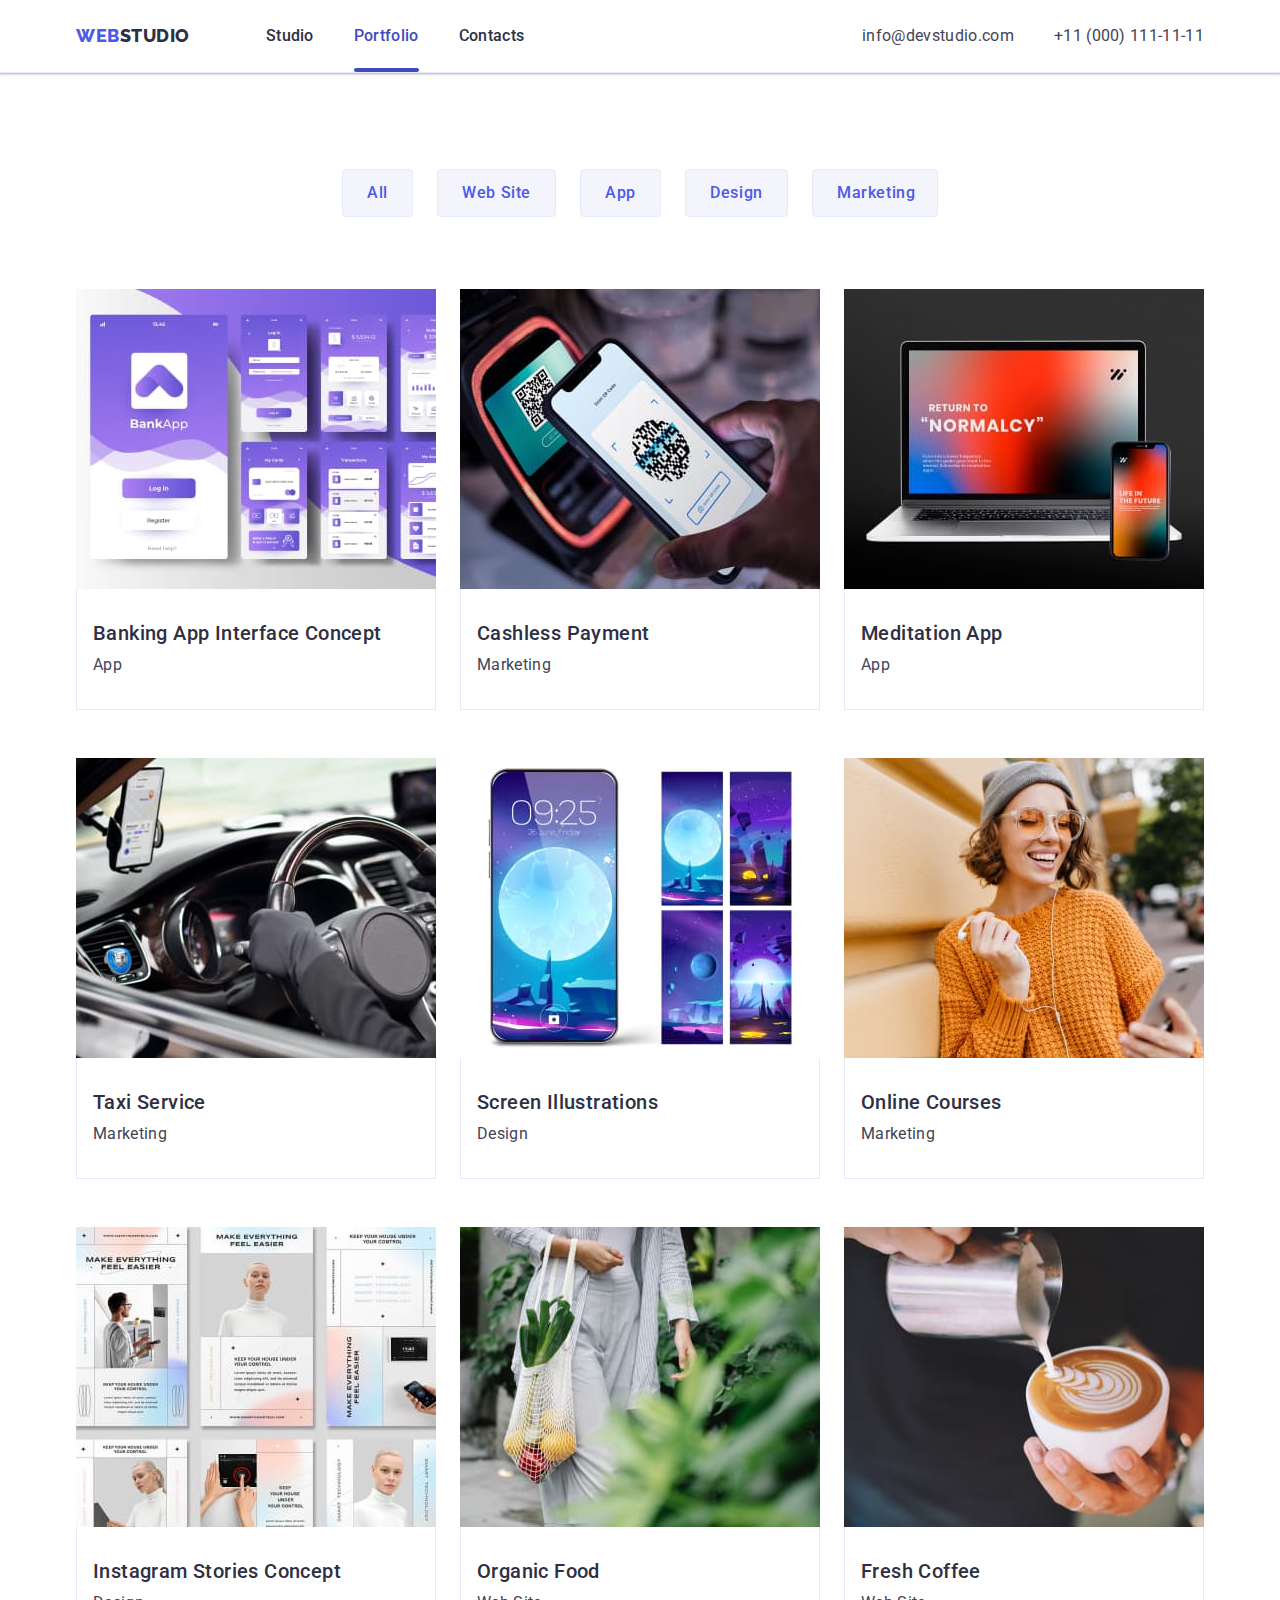
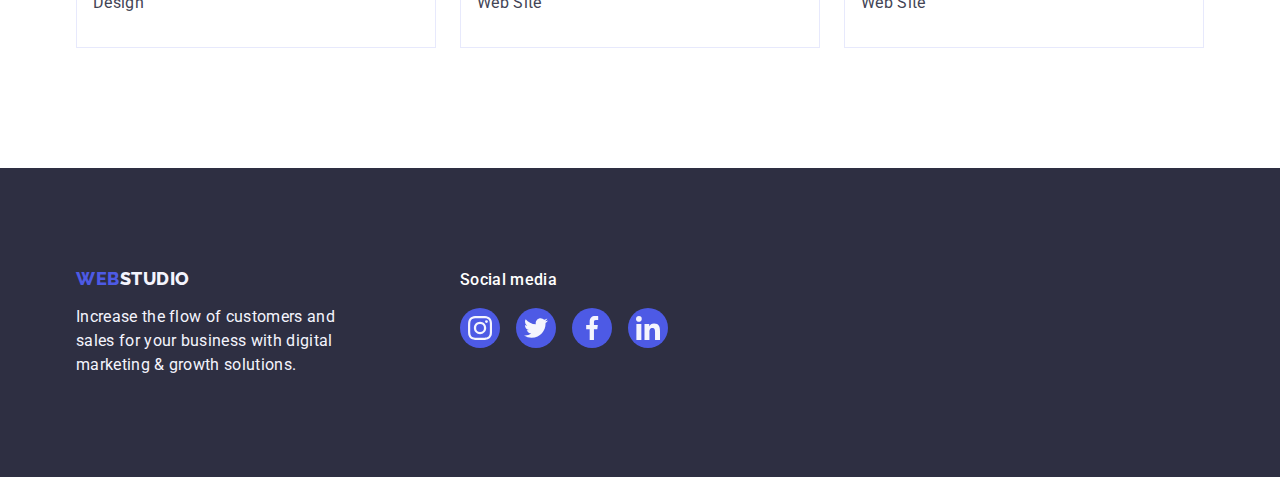
==== portfolio.html @ 9374a60a "Initial commit" ====
<!DOCTYPE html>
<html lang="en">

<head>
    <meta charset="UTF-8">
    <meta http-equiv="X-UA-Compatible" content="IE=edge">
    <meta name="viewport" content="width=device-width, initial-scale=1.0">
    <title>Portfolio</title>
    <link rel="preconnect" href="https://fonts.googleapis.com">
    <link rel="preconnect" href="https://fonts.gstatic.com" crossorigin>
    <link href="https://fonts.googleapis.com/css2?family=Raleway:wght@800&family=Roboto:wght@400;500;700&display=swap"
        rel="stylesheet">
    <link rel="stylesheet" href="https://cdn.jsdelivr.net/npm/modern-normalize@1.1.0/modern-normalize.min.css">
    <link rel="stylesheet" href="./css/styles.css">
</head>

<body>

    <header class="header header-main">
        <div class="header-container container">
            <!-- LOGO -->
            <nav class="header-nav">
                <a href="./index.html" class="header-logo  link">Web<span class="logo-dark">Studio</span></a>

                <!--  -->
                <ul class="header-list list">
                    <li class="header-item">
                        <a class="header-link link" href="./index.html">Studio</a>
                    </li>
                    <li class="header-item">
                        <a class="header-link current link" href="./portfolio.html">Portfolio</a>
                    </li>
                    <li class="header-item">
                        <a class="header-link link" href="">Contacts</a>
                    </li>
                </ul>
            </nav>
            <!-- address -->
            <address class="header-contact">
                <ul class="contact-list list">
                    <li>
                        <a class="header-cont link" href="mailto:info@devstudio.com">info@devstudio.com</a>
                    </li>
                    <li>
                        <a class="header-cont link" href="tel:+110001111111">+11 (000) 111-11-11</a>
                    </li>
                </ul>
            </address>
        </div>
    </header>

    <main>

        <!--FilterBtn-->
        <section class="filter">

            <div class="container">
                <h1 class="visually-hidden">Portfolio</h1>
                <ul class="filter-list-btn list">
                    <li class="filter-list-items"><button type="button" class="filter-btn btn">All</button></li>
                    <li class="filter-list-items"><button type="button" class="filter-btn btn">Web Site</button></li>
                    <li class="filter-list-items"><button type="button" class="filter-btn btn">App</button></li>
                    <li class="filter-list-items"><button type="button" class="filter-btn btn">Design</button></li>
                    <li class="filter-list-items"><button type="button" class="filter-btn btn">Marketing</button></li>
                </ul>
                <!--App-->
                <ul class="filter-list list">
                    <li class="filter-list-item">
                        <a class="filter-link link" href="">


                            <div class="filter-box">
                                <img src="./images/app/img.jpg" alt="foto-app-interface" width="360" height="300">
                                <div class="overlay">
                                    <p class="overlay-label">14 Stylish and User-Friendly App Design Concepts
                                        · Task Manager App
                                        · Calorie Tracker App · Exotic Fruit Ecommerce App · Cloud Storage App</p>
                                </div>
                            </div>

                            <div class="preview-desc">
                                <h2 class="preview-title">Banking App Interface Concept</h2>
                                <p class="preview-text">App</p>
                            </div>
                        </a>
                    </li>
                    <li class="filter-list-item">
                        <a class="filter-link link" href="">
                            <div class="filter-box">
                                <img src="./images/app/img-1.jpg" alt="foto-payment" width="360" height="300">
                                <div class="overlay">
                                    <p class="overlay-label">14 Stylish and User-Friendly App Design Concepts
                                        · Task Manager App
                                        · Calorie Tracker App · Exotic Fruit Ecommerce App · Cloud Storage App</p>
                                </div>
                            </div>
                            <div class="preview-desc">
                                <h2 class="preview-title">Cashless Payment</h2>
                                <p class="preview-text">Marketing</p>
                            </div>
                        </a>
                    </li>
                    <li class="filter-list-item">
                        <a class="filter-link link" href="">
                            <div class="filter-box">
                                <img src="./images/app/img-2.jpg" alt="foto-meditation-app" width="360" height="300">
                                <div class="overlay">
                                    <p class="overlay-label">14 Stylish and User-Friendly App Design Concepts
                                        · Task Manager App
                                        · Calorie Tracker App · Exotic Fruit Ecommerce App · Cloud Storage App</p>
                                </div>
                            </div>
                            <div class="preview-desc">
                                <h2 class="preview-title">Meditation App</h2>
                                <p class="preview-text">App</p>
                            </div>
                        </a>
                    </li>
                    <!--Design-->
                    <li class="filter-list-item">
                        <a class="filter-link link" href="">
                            <div class="filter-box">
                                <img src="./images/design/img.jpg" alt="foto-taxi" width="360" height="300">
                                <div class="overlay">
                                    <p class="overlay-label">14 Stylish and User-Friendly App Design Concepts
                                        · Task Manager App
                                        · Calorie Tracker App · Exotic Fruit Ecommerce App · Cloud Storage App</p>
                                </div>
                            </div>
                            <div class="preview-desc">
                                <h2 class="preview-title">Taxi Service</h2>
                                <p class="preview-text">Marketing</p>
                            </div>
                        </a>
                    </li>
                    <li class="filter-list-item">
                        <a class="filter-link link" href="">
                            <div class="filter-box">
                                <img src="./images/design/img-1.jpg" alt="foto-screen" width="360" height="300">
                                <div class="overlay">
                                    <p class="overlay-label">14 Stylish and User-Friendly App Design Concepts
                                        · Task Manager App
                                        · Calorie Tracker App · Exotic Fruit Ecommerce App · Cloud Storage App</p>
                                </div>
                            </div>
                            <div class="preview-desc">
                                <h2 class="preview-title">Screen Illustrations</h2>
                                <p class="preview-text">Design</p>
                            </div>
                        </a>
                    </li>
                    <li class="filter-list-item">
                        <a class="filter-link link" href="">
                            <div class="filter-box">
                                <img
                                    src="./images/design/img-2.jpg" alt="foto-girl-with-phone" width="360" height="300">
                                    <div class="overlay">
                                        <p class="overlay-label">14 Stylish and User-Friendly App Design Concepts
                                            · Task Manager App
                                            · Calorie Tracker App · Exotic Fruit Ecommerce App · Cloud Storage App</p>
                                    </div>
                            </div>
                                <div class="preview-desc">
                                <h2 class="preview-title">Online Courses</h2>
                                <p class="preview-text">Marketing</p>
                            </div>
                        </a>
                    </li>
                    <!--Marketing-->
                    <li class="filter-list-item">
                        <a class="filter-link link" href="">
                            <div class="filter-box">
                                <img
                                    src="./images/marketing/img.jpg" alt="foto-instagram-stories" width="360" height="300">
                                    <div class="overlay">
                                        <p class="overlay-label">14 Stylish and User-Friendly App Design Concepts
                                            · Task Manager App
                                            · Calorie Tracker App · Exotic Fruit Ecommerce App · Cloud Storage App</p>
                                    </div>
                            </div>
                                <div class="preview-desc">
                                <h2 class="preview-title">Instagram Stories Concept</h2>
                                <p class="preview-text">Design</p>
                            </div>
                        </a>
                    </li>
                    <li class="filter-list-item">
                        <a class="filter-link link" href="">
                            <div class="filter-box">
                                <img
                                    src="./images/marketing/img-1.jpg" alt="foto-organic-food" width="360" height="300">
                                    <div class="overlay">
                                        <p class="overlay-label">14 Stylish and User-Friendly App Design Concepts
                                            · Task Manager App
                                            · Calorie Tracker App · Exotic Fruit Ecommerce App · Cloud Storage App</p>
                                    </div>
                            </div>
                                <div class="preview-desc">
                                <h2 class="preview-title">Organic Food</h2>
                                <p class="preview-text">Web Site</p>
                            </div>
                        </a>
                    </li>
                    <li class="filter-list-item">
                        <a class="filter-link link" href="">
                            <div class="filter-box">
                                <img
                                    src="./images/marketing/img-2.jpg" alt="foto-coffee" width="360" height="300">
                                    <div class="overlay">
                                        <p class="overlay-label">14 Stylish and User-Friendly App Design Concepts
                                            · Task Manager App
                                            · Calorie Tracker App · Exotic Fruit Ecommerce App · Cloud Storage App</p>
                                    </div>
                            </div>
                                <div class="preview-desc">
                                <h2 class="preview-title">Fresh Coffee</h2>
                                <p class="preview-text">Web Site</p>
                            </div>
                        </a>
                    </li>
                </ul>

            </div>
        </section>


    </main>

    <footer class="footer">
        <div class="footer-main container">
            <div class="footer-left">
                <a href="./index.html" class="footer-logo link">Web<span class="logo-light">Studio</span></a>
                <p class="footer-desc">Increase the flow of customers and sales for your business with digital marketing
                    &
                    growth solutions.</p>
            </div>
            <div class="footer-right">
                <p class="footer-social">Social media</p>
                <ul class="team-social-list footer-list list">
                    <li class="team-social-item">
                        <a href="" class="team-social-link link" target="_blank" rel="noopener noreferrer"
                            aria-label="instagram icon">
                            <svg class="team-social-icon" width="24px" height="24px">
                                <use href="./images/icon.svg#instagram"></use>
                            </svg></a>
                    </li>
                    <li class="team-social-item">
                        <a href="" class="team-social-link link" target="_blank" rel="noopener noreferrer"
                            aria-label="twitter icon">
                            <svg class="team-social-icon" width="24px" height="24px">
                                <use href="./images/icon.svg#twitter"></use>
                            </svg></a>
                    </li>
                    <li class="team-social-item">
                        <a href="" class="team-social-link link" target="_blank" rel="noopener noreferrer"
                            aria-label="facebook icon">
                            <svg class="team-social-icon" width="24px" height="24px">
                                <use href="./images/icon.svg#facebook"></use>
                            </svg></a>
                    </li>
                    <li class="team-social-item">
                        <a href="" class="team-social-link link" target="_blank" rel="noopener noreferrer"
                            aria-label="linkedin icon">
                            <svg class="team-social-icon" width="24px" height="24px">
                                <use href="./images/icon.svg#linkedin"></use>
                            </svg></a>
                    </li>
                </ul>
            </div>
        </div>
    </footer>


</body>

</html>
---- css/styles.css ----
:root {
    /* figma text color */
    --color-iris: #4d5ae5;
    --color-ocean: #404bbf;
    --color-navy-blue: #2e2f42;
    --color-green: #31d0aa;
    --color-slate: #434455;
    --color-light-slate: #8e8f99;
    --color-cornflower: #e7e9fc;
    --color-cloud: #f4f4fd;
    --color-navy-blue-modal: rgba(46, 47, 66, 0.4);
    --color-grey: #2e2f42;
    --color-white: #ffffff;
    --color-dairy: #fcfcfc;


    /* fonts */
    --primary-font: 'roboto', sens-serif;

    /* animation */
    --anime: 250ms cubic-bezier(0.4, 0, 0.2, 1);
}




body {
    font-family: "Roboto", sans-serif;

    font-size: 16px;
    line-height: 1.5;
    letter-spacing: 0.02em;
    color: var(--color-slate);
    background-color: var(--color-white);
}

.visually-hidden {
    position: absolute;
    width: 1px;
    height: 1px;
    margin: -1px;
    border: 0;
    padding: 0;

    white-space: nowrap;
    clip-path: inset(100%);
    clip: rect(0 0 0 0);
    overflow: hidden;
}


/* reset start */
h1,
h2,
h3,
h4,
h5,
h6,
p,
ul {
    margin: 0;
}

img {
    display: block;

}

.list {
    list-style: none;
    margin: 0;
    padding: 0;
}

.link {
    text-decoration: none;
}

/* reset end */
.container {
    width: 1158px;
    margin-left: auto;
    margin-right: auto;
    padding-left: 15px;
    padding-right: 15px;


    /* outline: 2px solid red;
    outline-offset: -2px; */
}

/**
  |============================
  | Base Styles
  |============================
*/

.section {}



.header-logo {
    font-family: "Raleway", sans-serif;
    font-weight: 800;
    font-size: 18px;
    line-height: 1.17;
    letter-spacing: 0.03em;
    text-transform: uppercase;
    color: var(--color-iris);
    text-decoration: none;
    margin-right: 76px;
}

.footer-logo {
    display: inline-block;
    font-family: "Raleway", sans-serif;
    font-weight: 800;
    font-size: 18px;
    line-height: 1.17;
    letter-spacing: 0.03em;
    text-transform: uppercase;
    color: var(--color-iris);
    text-decoration: none;
    margin-bottom: 16px;

}

.logo-dark {
    color: var(--color-navy-blue);
}

.logo-light {
    color: var(--color-cloud);
}

/* Header Styles */

.header {
    border-bottom: 1px solid var(--color-cornflower);
    box-shadow: 0px 2px 1px rgba(46, 47, 66, 0.08),
        0px 1px 1px rgba(46, 47, 66, 0.16),
        0px 1px 6px rgba(46, 47, 66, 0.08);
}


.header-container {
    display: flex;
    align-items: center;
}

.header-nav {
    display: flex;
    align-items: center;
}

.logo {}

.logo-dark {}

.header-list {
    color: var(--color-navy-blue);
    display: flex;
    align-items: center;
    gap: 40px;
}



.header-item {
    /*  */
}

.header-link {
    font-family: 'Roboto';
    font-weight: 500;
    font-size: 16px;
    line-height: 1.5;
    letter-spacing: 0.02em;
    color: var(--color-navy-blue);
    display: block;
    padding: 24px 0px;
    position: relative;
    transition: color var(--anime);
}

.header-link:hover,
.header-link:focus {
    color: var(--color-ocean)
}

.header-link::after {
    content: '';
    position: absolute;
    bottom: 0;
    display: block;
    width: 100%;
    height: 4px;
    border-radius: 2px;
    color: var(--color-navy-blue);
    transition: background-color var(--anime);
}

.header-link.current::after,
.header-link.current:hover::after,
.header-link.current:focus::after {
    background-color: var(--color-ocean);

}

.header-link.current {
    color: var(--color-ocean);
}

.header-contact {
    font-style: normal;
    margin-left: auto;
}

.contact-list {
    display: flex;
    align-items: center;
    gap: 40px;
}

.header-cont {
    font-family: var(--primary-font);
    font-style: normal;
    font-size: 16px;
    line-height: 1.5;
    letter-spacing: 0.02em;
    color: var(--color-slate);
    text-decoration: none;
    display: block;
    padding: 24px 0px;
    transition: color var(--anime);
}

.header-cont:hover,
.header-cont:focus {
    color: var(--color-ocean);
}

/* Hero Styles */
.hero {
    max-width: 1440px;
    margin-left: auto;
    margin-right: auto;
    padding-top: 188px;
    padding-bottom: 188px;
    font-family: "Roboto", sans-serif;
    background-color: var(--color-grey);
    background-image: linear-gradient(rgba(46, 47, 66, 0.7), rgba(46, 47, 66, 0.7)), url(../images/bg-images/hero-bg.jpg);


    background-position: center;
    background-repeat: no-repeat;
    background-size: cover;
    /* filter: drop-shadow(0px 4px 4px rgba(0, 0, 0, 0.25)); */

}

.hero-title {
    max-width: 496px;
    font-family: var(--primary-font);
    font-size: 56px;
    line-height: 1.07;
    text-align: center;
    letter-spacing: 0.02em;
    color: var(--color-white);
    margin-left: auto;
    margin-right: auto;
    margin-bottom: 48px;
}


/* BUTTON */

.btn {
    display: flex;
    align-items: center;
    font-family: "Roboto", sans-serif;
    font-weight: 500;
    font-size: 16px;
    line-height: 1.5;
    letter-spacing: 0.04em;
    cursor: pointer;
    border-radius: 4px;
    border: none;
}

.hero-button {
    display: block;
    padding: 16px 32px;
    margin-left: auto;
    margin-right: auto;
    background-color: var(--color-iris);
    color: var(--color-white);
    min-width: 169px;
    height: 56px;
    box-shadow: 0px 4px 4px rgba(0, 0, 0, 0.15);
    border: none;
    transition: background-color var(--anime);
}

.hero-button:hover,
.hero-button:focus {
    background-color: var(--color-ocean);
}


/* FEATURE Styles */

.feature {
    padding: 120px 0
}

.feature-title {
    font-family: "Roboto", sans-serif;
    font-weight: 700;
    font-size: 56px;
    line-height: 1.11;
    text-align: center;
    letter-spacing: 0.02em;
    text-transform: capitalize;
    color: var(--color-navy-blue);

}

.feature-list {
    display: flex;
    gap: 24px;
}

.feature-item {
    width: calc((100% - 3 * 24px) / 4);
}

.feature-container-icon {
    display: flex;
    justify-content: center;
    align-items: center;
    height: 112px;
    background-color: var(--color-cloud);
    border-radius: 4px;
    margin-bottom: 8px;
}



.feature-undertitle {
    font-family: var(--primary-font);
    font-weight: 500;
    font-size: 20px;
    line-height: 1.2;
    letter-spacing: 0.02em;
    color: var(--color-navy-blue);
    margin-bottom: 8px;
}

.feature-desc {
    font-family: 'Roboto', sans-serif;
    font-size: 16px;
    line-height: 1.5x;
    letter-spacing: 0.02em;
    color: var(--color-slate);
}

.benefits {
    padding-bottom: 120px;
}

.benefits-title {
    margin-bottom: 72px;
    font-family: var(--primary-font);
    font-weight: 700;
    font-size: 36px;
    line-height: 1.11;
    text-align: center;
    letter-spacing: 0.02em;
    text-transform: capitalize;
    color: var(--color-grey);
}

.benefits-list {
    display: flex;
    gap: 24px;
}

.benefits-list-item {
    width: calc((100% - 2 * 24px) / 3);
}

/**
  |============================
  | Team
  |============================
*/

.team {
    padding: 120px 0;
    background-color: var(--color-cloud);
}

.team-title {
    margin-bottom: 72px;
    font-family: var(--primary-font);
    font-weight: 700;
    font-size: 36px;
    line-height: 1.11;
    text-align: center;
    letter-spacing: 0.02em;
    text-transform: capitalize;
    color: var(--color-navy-blue);

}

.team-list {
    display: flex;
    flex-wrap: wrap;
    gap: 24px;
}

.team-item {
    width: calc((100% - 3 * 24px) / 4);
    background-color: var(--color-white);
    box-shadow: 0px 1px 6px rgba(46, 47, 66, 0.08),
        0px 1px 1px rgba(46, 47, 66, 0.16),
        0px 2px 1px rgba(46, 47, 66, 0.08);
    border-radius: 0px 0px 4px 4px;

}




.team-item-desc {
    padding: 32px 0px;

    box-shadow: 0px 1px 6px rgba(46, 47, 66, 0.08), 0px 1px 1px rgba(46, 47, 66, 0.16), 0px 2px 1px rgba(46, 47, 66, 0.08);
    border-radius: 0px 0px 4px 4px;
}

.team-undertitle {
    margin-bottom: 8px;
    font-family: var(--primary-font);
    font-weight: 500;
    font-size: 20px;
    line-height: 1.2;
    text-align: center;
    letter-spacing: 0.02em;
    color: var(--color-navy-blue);
}

.team-desc {
    margin-bottom: 8px;
    font-family: 'Roboto', sans-serif;


    font-size: 16px;
    line-height: 1.5;
    text-align: center;
    letter-spacing: 0.02em;
    color: var(--color-slate);
}

/**
  |============================
  | Team icon
  |============================
*/

.team-social-list {
    display: flex;
    justify-content: center;
    align-items: center;
    gap: 24px;
}

.team-social-item {}

.team-social-link {
    display: flex;
    justify-content: center;
    align-items: center;
    width: 40px;
    height: 40px;
    border-radius: 50%;
    background-color: var(--color-iris);
    color: var(--color-cloud);
    transition: color var(--anime);
    transition: background-color var(--anime);
}

.team-social-link:hover,
.team-social-link:focus {
    background-color: var(--color-ocean);
    color: var(--color-cloud);
}

.team-social-icon {
    fill: currentColor;
}

/**
  |============================
  | Customers
  |============================
*/

.customers {
    padding: 120px 0px;
}

.customers-title {
    font-family: 'Roboto', sans-serif;
    font-weight: 700;
    font-size: 36px;
    line-height: 1.1;
    text-align: center;
    letter-spacing: 0.02em;
    text-transform: capitalize;
    color: var(--color-navy-blue);
    margin-bottom: 72px;
}

.customers-list {
    display: flex;
    align-items: center;
    gap: 24px;
}

.customers-item {
    width: calc((100% - 5 * 24px) / 6);

}

.customers-link {
    display: flex;
    justify-content: center;
    align-items: center;
    padding: 16px 32px;
    border: 1px solid var(--color-light-slate);
    border-radius: 4px;
    color: var(--color-light-slate);
    height: 88px;
    transition: color var(--anime);


}

.customers-link:hover,
.customers-link:focus {
    border: 1px solid var(--color-ocean);
    color: var(--color-ocean);
}

.customers-icon {
    fill: currentColor;
}

/**
  |============================
  | Footer
  |============================
*/

.footer {
    text-decoration: none;
    background-color: var(--color-navy-blue);
    padding-top: 100px;
    padding-bottom: 100px;
}

.footer-main {
    display: flex;
    align-items: baseline;
}

.footer-social {
    font-family: 'Roboto', sans-serif;
    font-weight: 500;
    font-size: 16px;
    line-height: 1.5;
    letter-spacing: 0.02em;
    color: var(--color-white);
    margin-bottom: 16px;
}

.footer-desc {
    font-family: 'Roboto' sans-serif;
    font-size: 16px;
    line-height: 1.5;
    letter-spacing: 0.02em;
    color: var(--color-cloud);
    width: 264px;
}

.footer-left {
    margin-right: 120px;
}

.footer-right .team-social-list {
    justify-content: left;
    gap: 16px;
}

.footer-list .team-social-link:focus {
    background-color: var(--color-green);
}

.footer-list .team-social-link:hover {
    background-color: var(--color-green);
}



/**
  |============================
  | Portfolio
  |============================
*/

.filter {
    padding: 96px 0 120px 0;
}

.filter-list-btn {
    display: flex;
    justify-content: center;
    gap: 24px;
    margin-bottom: 72px;
}

.filter-list {
    display: flex;
    flex-wrap: wrap;
    column-gap: 24px;
    row-gap: 48px;
}

.filter-list-item {
    width: calc((100% - 48px) / 3);
}

.filter-link {
    display: block;

}

.filter-link:hover,
.filter-link:focus {
    box-shadow: 0px 1px 6px rgba(46, 47, 66, 0.08),
        0px 1px 1px rgba(46, 47, 66, 0.16),
        0px 2px 1px rgba(46, 47, 66, 0.08);
}

.filter-box {
    position: relative;
    overflow: hidden;
}

.overlay {
    position: absolute;
    top: 0;
    left: 0;
    transform: translateY(100%);
    width: 100%;
    height: 100%;
    padding: 40px;
    background-color: var(--color-iris);
    transition: transform var(--anime);

}

.filter-link:hover .overlay,
.filter-link:focus .overlay {
    transform: translateY(0);
}

.overlay-label {
    font-family: 'Roboto' sans-serif;
    font-style: normal;
    font-weight: 400;
    font-size: 16px;
    line-height: 1.5;
    letter-spacing: 0.02em;
    color: var(--color-cloud);
}





.preview-desc {
    padding: 32px 16px;
    border-right: 1px solid var(--color-cornflower);
    border-bottom: 1px solid var(--color-cornflower);
    border-left: 1px solid var(--color-cornflower);
}

.preview-title {
    margin-bottom: 8px;
    font-weight: 500;
    font-size: 20px;
    line-height: 1.2;
    letter-spacing: 0.02em;
    color: var(--color-navy-blue);
}

.preview-text {
    font-size: 16px;
    line-height: 1.5;
    letter-spacing: 0.02em;
    color: var(--color-slate);
}

/* BUTTON portfolio */
.filter-btn {

    padding: 12px 24px;
    max-width: 126px;
    min-width: 69px;
    height: 48px;
    text-align: center;
    color: var(--color-iris);
    background-color: var(--color-cloud);
    border: 1px solid var(--color-cornflower);
    transition: background-color var(--anime),
        color var(--anime) border var(--anime),
        box-shadow var(--anime);

}

.filter-btn:hover,
.filter-btn:focus {
    color: var(--color-white);
    background-color: var(--color-ocean);
    border: 1px solid transparent;
    box-shadow: 0px 3px 1px rgba(0, 0, 0, 0.1),
        0px 2px 1px rgba(0, 0, 0, 0.08),
        0px 2px 2px rgba(0, 0, 0, 0.12);
}

/**
  |============================
  | Modal
  |============================
*/

.backdrop {
    position: fixed;
    top: 0;
    bottom: 0;
    width: 100%;
    height: 100%;
    background-color: var(--color-navy-blue-modal);

    opacity: 1;
    visibility: visible;
    pointer-events: initial;
    transition: opacity 250ms ease, visibility 250ms ease;
}

.backdrop.is-hidden {
    opacity: 0;
    visibility: hidden;
    pointer-events: none;
}

.modal {
    position: absolute;
    min-width: 408px;
    min-height: 576px;
    left: 50%;
    top: 50%;


    opacity: 1;
    padding: 24px;
    background-color: var(--color-dairy);
    box-shadow: 0px 1px 1px rgba(0, 0, 0, 0.14),
        0px 1px 3px rgba(0, 0, 0, 0.12),
        0px 2px 1px rgba(0, 0, 0, 0.2);
    border-radius: 4px;
    transform: scale(1) translate(-50%, -50%);
    transition: transform var(--anime);
}


.modal-btn {
    position: absolute;
    display: flex;
    align-items: center;
    justify-content: center;

    margin-left: auto;
    border-radius: 50%;
    cursor: pointer;

    width: 24px;
    height: 24px;
    top: 24px;
    right: 24px;
    box-sizing: border-box;

    color: var(--color-navy-blue);
    background: var(--color-cornflower);
    border: 1px solid rgba(0, 0, 0, 0.1);


    transition: background-color var(--anime),
        color var(--anime);
}

.modal-btn:hover,
.modal-btn:focus {
    background-color: var(--color-ocean);
    color: var(--color-white);
}

.modal-icon {
    fill: currentColor;
}
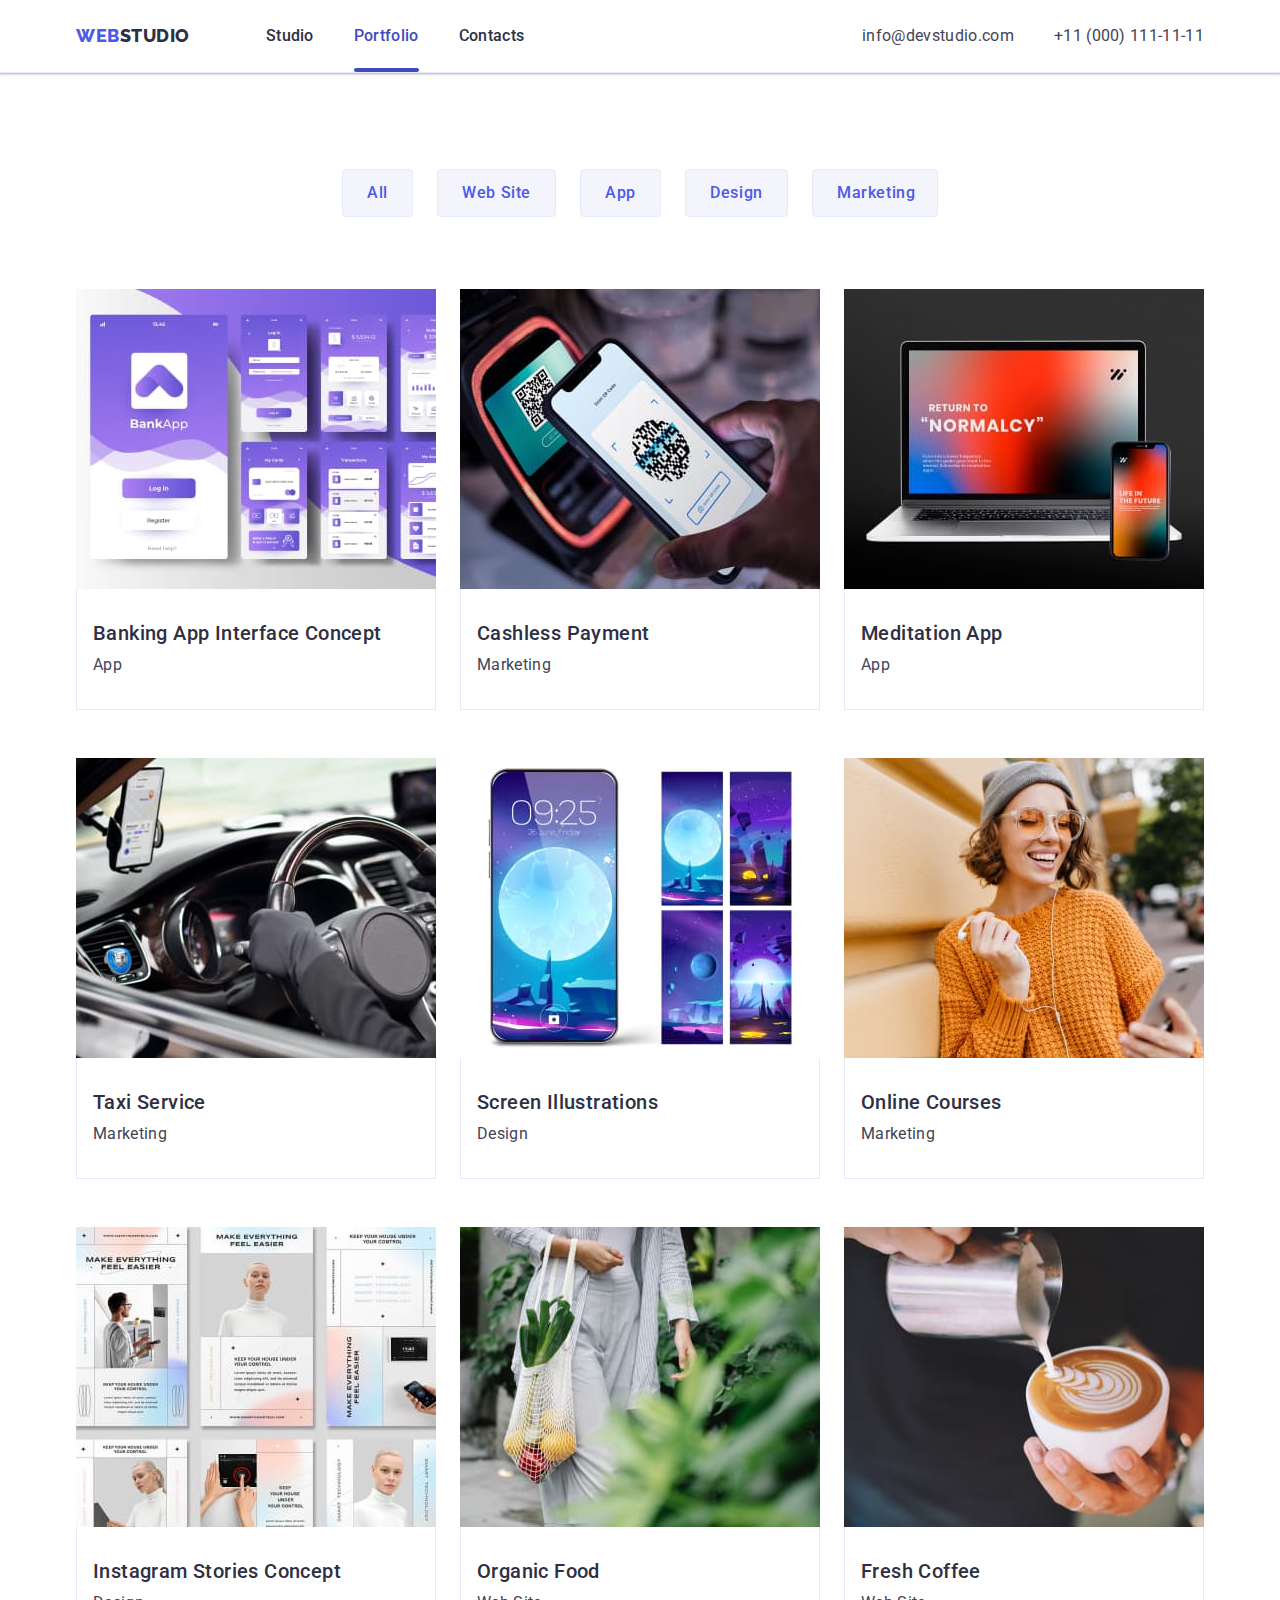
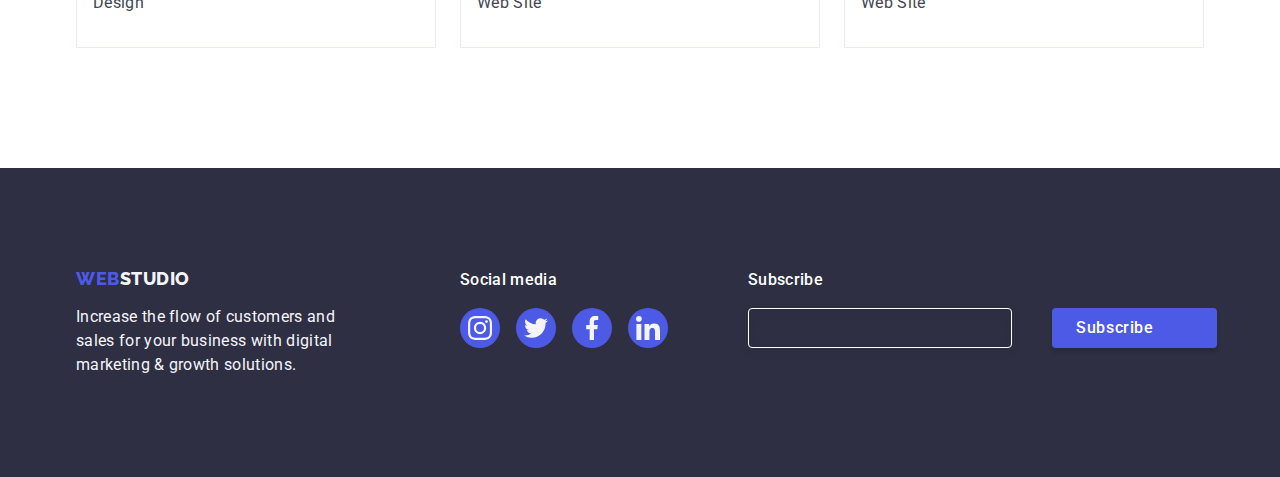
==== commit 7d607fb1: "add-modal-03" ====
--- a/portfolio.html
+++ b/portfolio.html
@@ -267,6 +267,19 @@
                     </li>
                 </ul>
             </div>
+            <div class="footer-right-right">
+                <p class="footer-social">Subscribe</p>
+                <form class="footer-form">
+                    <label class="footer-email" for="footer_email">
+                        <input class="footer-form-input" type="email" name="footer_email">
+                
+                    </label>
+                
+                    <button class="footer-button btn" type="submit">Subscribe</button>
+                </form>
+                
+                
+                            </div>
         </div>
     </footer>
 
--- a/css/styles.css
+++ b/css/styles.css
@@ -604,12 +604,46 @@
     gap: 16px;
 }
 
+.footer-right {
+    margin-right: 80px;
+}
+
 .footer-list .team-social-link:focus {
     background-color: var(--color-green);
 }
 
 .footer-list .team-social-link:hover {
     background-color: var(--color-green);
+}
+
+.footer-form {
+    display: flex;
+    gap: 16px;
+}
+
+.footer-form-input {
+    width: 264px;
+    height: 40px;
+    margin-right: 24px;
+    border: 1px solid var(--color-white);
+filter: drop-shadow(0px 4px 4px rgba(0, 0, 0, 0.15));
+border-radius: 4px;
+background-color: transparent;
+}
+
+.footer-button {
+    display: flex;
+    align-items: center;
+    padding: 16px 24px;
+    margin-left: auto;
+    margin-right: auto;
+    background-color: var(--color-iris);
+    color: var(--color-white);
+    min-width: 165px;
+    height: 40px;
+    box-shadow: 0px 4px 4px rgba(0, 0, 0, 0.15);
+    border: none;
+    transition: background-color var(--anime);
 }
 
 
@@ -768,15 +802,15 @@
 }
 
 .modal {
+    
     position: absolute;
-    min-width: 408px;
+    width: 408px;
     min-height: 576px;
     left: 50%;
     top: 50%;
 
-
     opacity: 1;
-    padding: 24px;
+    padding: 72px 24px 24px;
     background-color: var(--color-dairy);
     box-shadow: 0px 1px 1px rgba(0, 0, 0, 0.14),
         0px 1px 3px rgba(0, 0, 0, 0.12),
@@ -785,6 +819,159 @@
     transform: scale(1) translate(-50%, -50%);
     transition: transform var(--anime);
 }
+.modal-icon {
+    fill: currentColor;
+}
+
+.modal-title {
+    display: block;
+    text-align: center;
+    font-family: 'Roboto', sans-serif;
+font-style: normal;
+font-weight: 500;
+font-size: 16px;
+line-height: 1.5;
+text-align: center;
+letter-spacing: 0.02em;
+color: var(--color-navy-blue);
+margin-bottom: 16px;
+
+}
+.modal-form {
+    /* display: block;
+    margin-top: 48px; */
+
+   
+}
+.modal-form-lable {
+    display: block;
+    margin-bottom: 4px;
+    font-family: 'Roboto', sans-serif;
+font-style: normal;
+font-weight: 400;
+font-size: 12px;
+line-height: 1.17;
+letter-spacing: 0.04em;
+
+
+
+color: var(--color-light-slate);
+
+}
+.modal-form-field {
+    position: relative;
+    margin-bottom: 8px;
+}
+.modal-form-input {
+    width: 360px;
+    height: 40px;
+    padding: 0 38px;
+
+    border: 1px solid var(--color-navy-blue-modal);
+    border-radius: 4px;
+
+        outline: 2px solid transparent;
+        outline-offset: -2px;
+        transition: transform var(--anime);
+}
+
+
+.modal-form-input:focus {
+outline-color: var(--color-iris);
+    
+}
+
+.modal-form-input:focus + .modal-form-icon {
+    fill: var(--color-iris);
+    
+}
+
+.modal-form-icon {
+    position: absolute;
+    top: 50%;
+    left: 16px;
+    transform: translateY(-50%);
+    transition: transform var(--anime);
+}
+.modal-form-message {
+    display: block;
+    margin-bottom: 16px;
+    width: 360px;
+    height: 120px;
+    border: 1px solid var(--color-navy-blue-modal);
+    border-radius: 4px;
+    outline: 2px solid transparent;
+        outline-offset: -2px;
+        transition: var(--anime);
+        resize: none;
+}
+.modal-form-message:focus {
+    outline-color: var(--color-iris);
+}
+
+.modal-form-message::placeholder {
+    
+font-size: 12px;
+line-height: 1.17;
+letter-spacing: 0.04em;
+padding: 8px 16px;
+color: var(--color-navy-blue-modal);
+}
+
+.modal-form-agree-label {
+    display: flex;
+    align-items: center;
+    gap: 8px;
+    margin-bottom: 24px;
+}
+.modal-form-checkbox {
+    appearance: none;
+    width: 16px;
+height: 16px;
+
+border: 1px solid var(--color-navy-blue-modal);
+border-radius: 2px;
+
+background-image: url("data:image/svg+xml,%3Csvg width='10' height='8' viewBox='0 0 10 8' fill='none' xmlns='http://www.w3.org/2000/svg'%3E%3Cpath d='M8.44558 0.255056C8.61838 0.089653 8.84834 -0.00178848 9.08693 2.65108e-05C9.32551 0.0018415 9.55407 0.0967713 9.72436 0.264784C9.89466 0.432797 9.99337 0.660752 9.99968 0.900549C10.006 1.14034 9.91939 1.37323 9.75816 1.55005L4.86357 7.70436C4.7794 7.79551 4.67782 7.86865 4.5649 7.91942C4.45198 7.97018 4.33003 7.99754 4.20636 7.99984C4.08268 8.00214 3.95981 7.97935 3.8451 7.93282C3.73038 7.88629 3.62618 7.81698 3.53872 7.72903L0.292827 4.46564C0.202435 4.38096 0.129933 4.27884 0.0796475 4.16537C0.0293621 4.05191 0.00232279 3.92942 0.000143182 3.80522C-0.00203643 3.68102 0.0206883 3.55765 0.0669613 3.44248C0.113234 3.3273 0.182108 3.22267 0.269473 3.13483C0.356838 3.047 0.460905 2.97775 0.575465 2.93123C0.690026 2.88471 0.812734 2.86186 0.936267 2.86405C1.0598 2.86624 1.18163 2.89343 1.29449 2.94398C1.40734 2.99454 1.50892 3.06743 1.59315 3.15831L4.16189 5.73967L8.42227 0.28219C8.42994 0.272694 8.43813 0.263635 8.4468 0.255056H8.44558Z' fill='%23F4F4FD'/%3E%3C/svg%3E%0A");
+background-position: center;
+background-repeat: no-repeat;
+background-size: 0;
+
+transition: var(--anime);
+cursor: pointer;
+
+}
+
+.modal-form-checkbox:checked {
+    background-color: var(--color-ocean);
+    border: 1px solid var(--color-ocean);
+border-radius: 2px;
+background-size: 10px;
+
+}
+
+.modal-form-policytext {
+
+    font-size: 12px;
+line-height: 1.17;
+
+letter-spacing: 0.04em;
+
+color: var(--color-light-slate);
+
+}
+.modal-form-agree-link {
+    color: var(--color-iris);
+}
+.modal-button {
+   
+}
+.hero-button {
+}
+.btn {
+}
+
+
 
 
 .modal-btn {
@@ -792,10 +979,12 @@
     display: flex;
     align-items: center;
     justify-content: center;
+    
 
     margin-left: auto;
     border-radius: 50%;
     cursor: pointer;
+    
 
     width: 24px;
     height: 24px;
@@ -818,6 +1007,3 @@
     color: var(--color-white);
 }
 
-.modal-icon {
-    fill: currentColor;
-}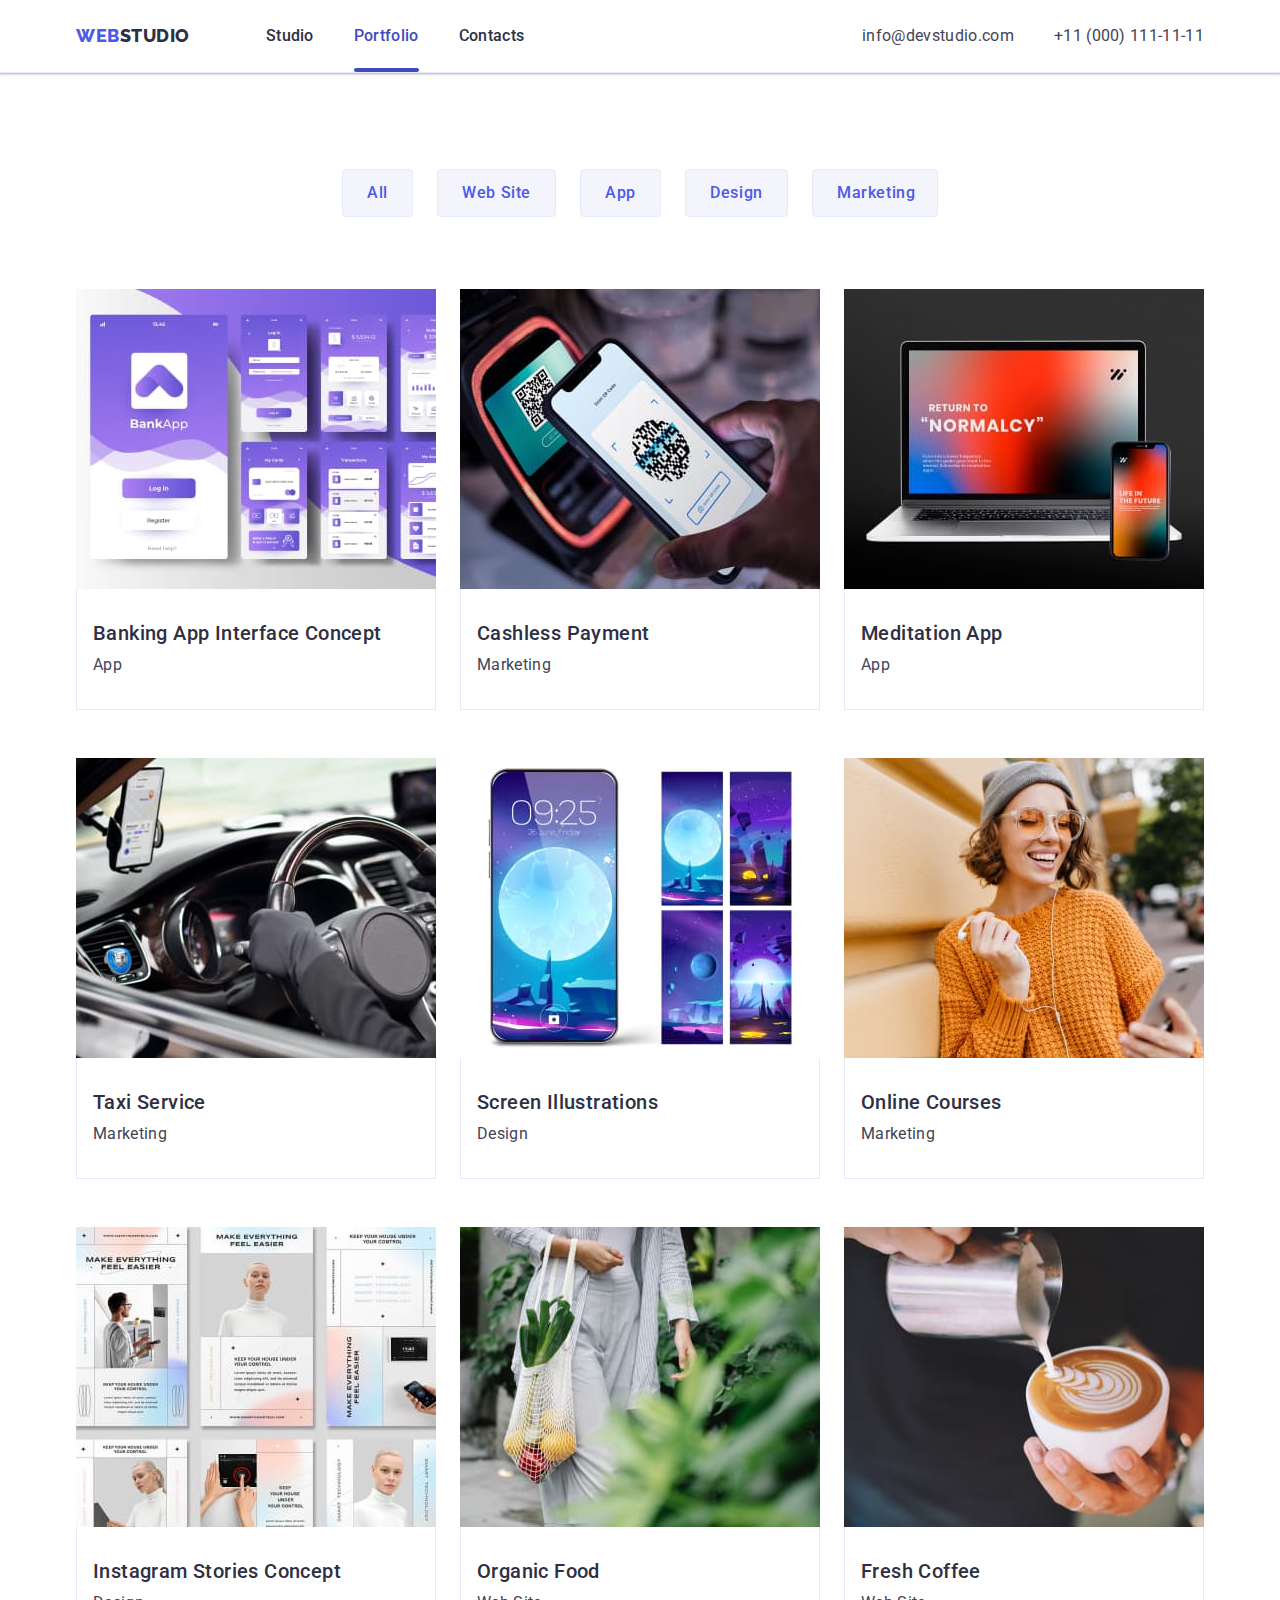
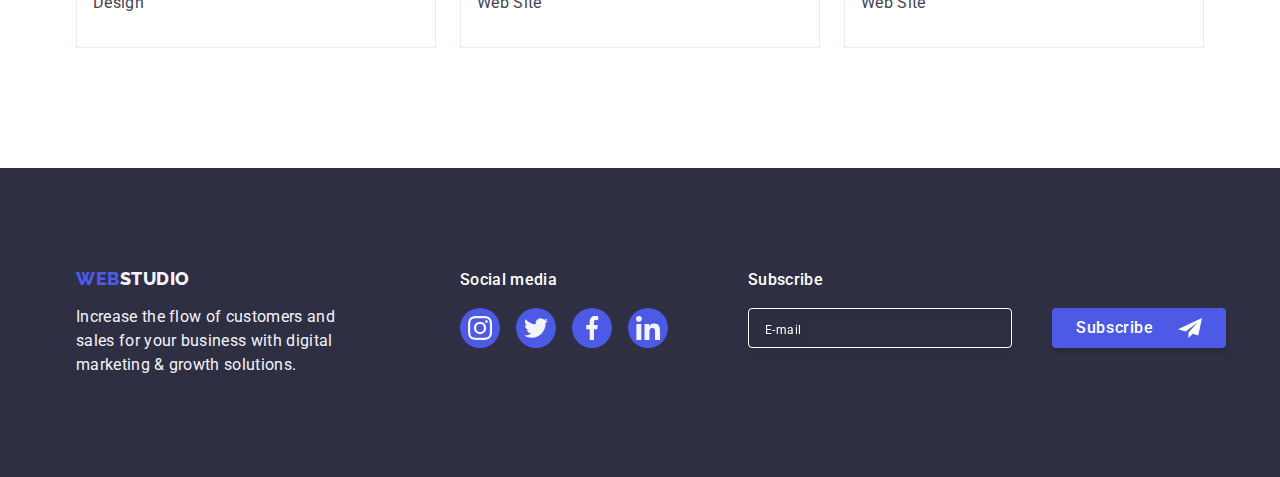
==== commit f8ef14b0: "add-modal-03" ====
--- a/portfolio.html
+++ b/portfolio.html
@@ -271,11 +271,19 @@
                 <p class="footer-social">Subscribe</p>
                 <form class="footer-form">
                     <label class="footer-email" for="footer_email">
-                        <input class="footer-form-input" type="email" name="footer_email">
+                        <input class="footer-form-input" 
+                        type="email" 
+                        name="footer_email"
+                        required
+                        placeholder="E-mail">
                 
                     </label>
                 
-                    <button class="footer-button btn" type="submit">Subscribe</button>
+                    <button class="footer-button btn" type="submit">Subscribe
+                        <svg class="footer-button-icon" width="24" height="24">
+                      <use href="./images/icon.svg#icon-Subscribe"></use>
+                    </svg>
+                </button>
                 </form>
                 
                 
--- a/css/styles.css
+++ b/css/styles.css
@@ -624,11 +624,26 @@
 .footer-form-input {
     width: 264px;
     height: 40px;
+    padding: 8px 16px;
     margin-right: 24px;
     border: 1px solid var(--color-white);
 filter: drop-shadow(0px 4px 4px rgba(0, 0, 0, 0.15));
 border-radius: 4px;
+outline: 1px solid transparent;
 background-color: transparent;
+color: var(--color-white);
+
+}
+
+.footer-form-input::placeholder {
+    font-size: 12px;
+line-height: 2;
+
+display: flex;
+align-items: center;
+letter-spacing: 0.04em;
+
+color: var(--color-white);
 }
 
 .footer-button {
@@ -644,6 +659,11 @@
     box-shadow: 0px 4px 4px rgba(0, 0, 0, 0.15);
     border: none;
     transition: background-color var(--anime);
+}
+
+.footer-button-icon {
+    fill: var(--color-white);
+    margin-left: 24px;
 }
 
 
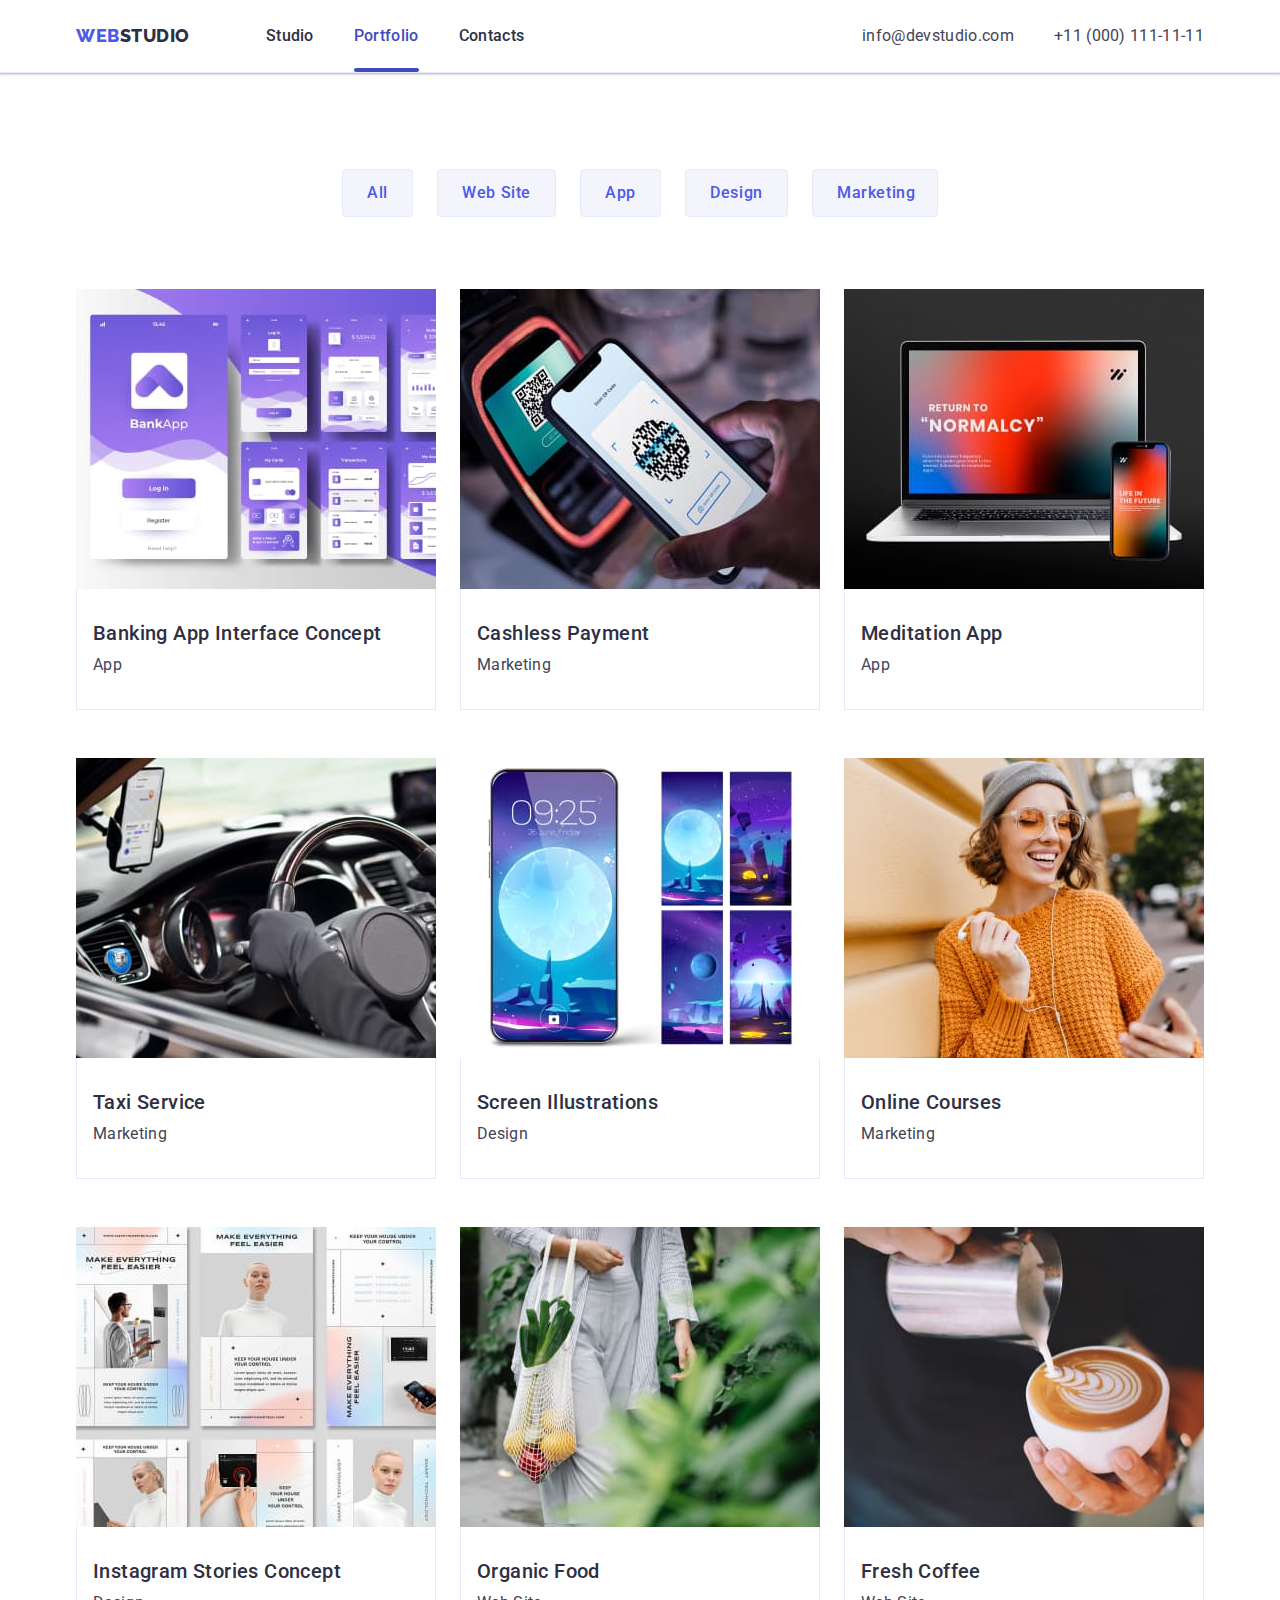
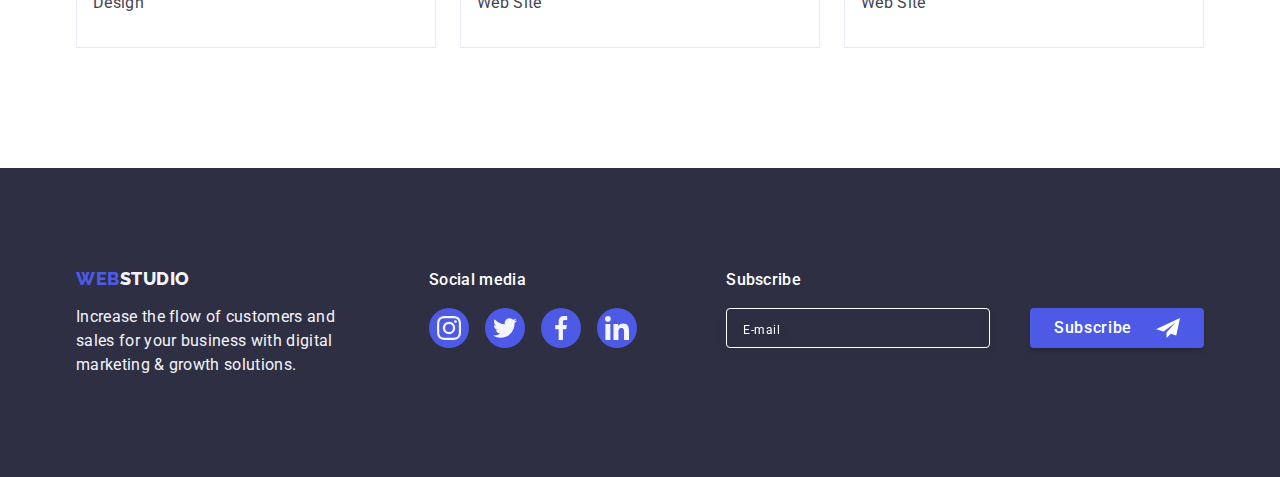
==== commit d905c651: "add-modal-03" ====
--- a/portfolio.html
+++ b/portfolio.html
@@ -274,6 +274,7 @@
                         <input class="footer-form-input" 
                         type="email" 
                         name="footer_email"
+                        id="footer_email"
                         required
                         placeholder="E-mail">
                 
--- a/css/styles.css
+++ b/css/styles.css
@@ -574,6 +574,7 @@
 .footer-main {
     display: flex;
     align-items: baseline;
+    justify-content: space-between;
 }
 
 .footer-social {
@@ -596,7 +597,7 @@
 }
 
 .footer-left {
-    margin-right: 120px;
+    
 }
 
 .footer-right .team-social-list {
@@ -605,7 +606,7 @@
 }
 
 .footer-right {
-    margin-right: 80px;
+   
 }
 
 .footer-list .team-social-link:focus {
@@ -890,13 +891,14 @@
     border: 1px solid var(--color-navy-blue-modal);
     border-radius: 4px;
 
-        outline: 2px solid transparent;
+        outline: 1px solid transparent;
         outline-offset: -2px;
         transition: transform var(--anime);
 }
 
 
 .modal-form-input:focus {
+    border: transparent;
 outline-color: var(--color-iris);
     
 }
@@ -916,6 +918,7 @@
 .modal-form-message {
     display: block;
     margin-bottom: 16px;
+    padding: 8px 16px;
     width: 360px;
     height: 120px;
     border: 1px solid var(--color-navy-blue-modal);
@@ -926,6 +929,7 @@
         resize: none;
 }
 .modal-form-message:focus {
+    border: transparent;
     outline-color: var(--color-iris);
 }
 
@@ -934,7 +938,6 @@
 font-size: 12px;
 line-height: 1.17;
 letter-spacing: 0.04em;
-padding: 8px 16px;
 color: var(--color-navy-blue-modal);
 }
 
